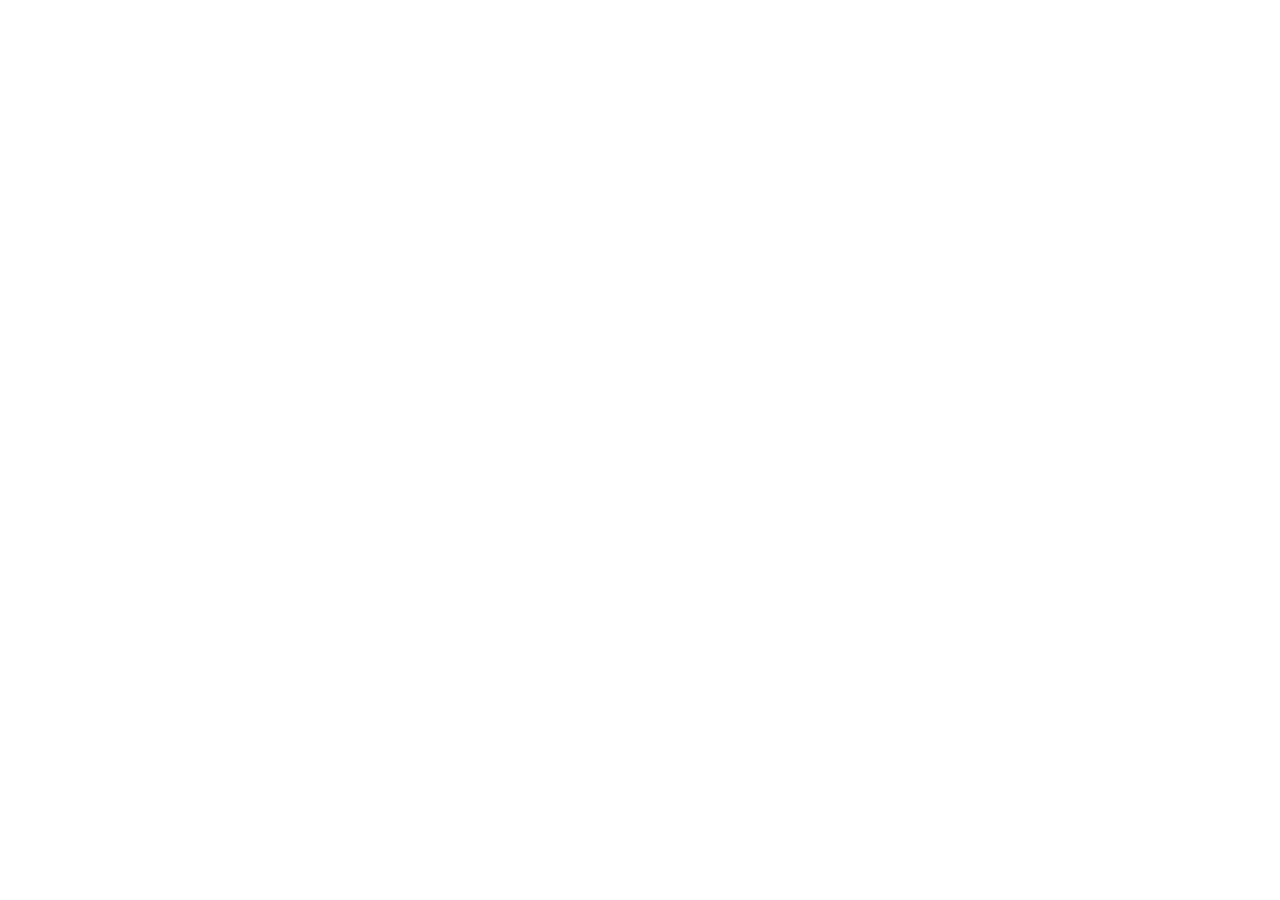
==== a1/index.html @ 933c4345 "update" ====
<!--
    Centria Edu - Basics of Web Development

    Original author: Ville Heikkiniemi
    Modified by: Liam Duchemin
    Last modified: 2026-09-17

    Based on the original course template.
-->

<!DOCTYPE html>
<html>
<head>
    <meta charset="UTF-8">
    <meta name="viewport" content="width=device-width, initial-scale=1.0">
    <meta name="author" content="Ville Heikkiniemi">
    <link rel="icon" href="favicon.ico">
    <link rel="stylesheet" href="style.css">

    <title>Centria Edu | Basics of Web Development<title>
</head>

<body>

    <header>
        <div class="container">
            <nav>
                <div class="logo">
                    centria <span>edu</span>
                </div>

                <ul>
                    <li><a href="#">Home</a></li>
                    <li><a href="#topics">Topics</a></li>
                    <li><a href="#">About</a></li>
                </ul>
            </nav>
        </div>
    </header>

    <main>

        <section class="hero">
            <div class="container">
                <div class="hero-content">

                    <span class="label">Basics of Web Development</span>

                    <h1>
                        Learn how the web works.
                    </h1>

                    <p>
                        Start from HTML and CSS and gradually build modern,
                        responsive and interactive web applications.
                    </p>

                    <a href="#topics" class="button">
                        Start learning
                    </a>

                </div>
            </div>
        <section>

        <section class="topics" id="topics">
            <div class="container">

                <h2>What we will learn</h2>

                <div class="cards">

                    <article class="card">
                        <h3>HTML</h3>
                        <p>
                            Learn how to structure web pages using semantic HTML.
                        </p>
                    </article>

                    <article class="card">
                        CSS</h3>
                        <p>
                            Learn how to style layouts, colors, typography and
                            responsive interfaces.
                        </p>
                    </article>

                </div>
            </div>
        </section>

    </main>

    <footer>
        <div class="container">
            <p>&copy; 2026 Centria Edu</p>
        </div>
    </footer>

</body>
</html>
---- a1/style.css ----
:root {
            --primary: #e10e49;
            --light: #ffffff;
            --dark: #1e1e1e;
            --blue: #263f6a;
            --green: #284e36;
            --orange: #e37222;
            --rose: #c24d52;
        }

        * {
            box-sizing: border-box;
            margin: 0;
            padding: 0;
        }

        body {
            font-family: Arial, Helvetica, sans-serif;
            background-color: var(--light);
            color: var(--dark);
            line-height: 1.6;
        }

        header {
            border-bottom: 1px solid #e5e5e5;
        }

        .container {
            width: min(1100px, 90%);
            margin: 0 auto;
        }

        nav {
            min-height: 72px;
            display: flex;
            justify-content: space-between;
            align-items: center;
        }

        .logo {
            font-size: 1.4rem;
            font-weight: bold;
            color: var(--dark);
        }

        .logo span {
            color: var(--primary);
        }

        nav ul {
            display: flex;
            gap: 2rem;
            list-style: none;
        }

        nav a {
            color: var(--dark);
            text-decoration: none;
        }

        nav a:hover {
            color: var(--primary);
        }

        .hero {
            min-height: 70vh;
            display: flex;
            align-items: center;
        }

        .hero-content {
            max-width: 700px;
        }

        .label {
            display: inline-block;
            margin-bottom: 1rem;
            color: var(--primary);
            font-weight: bold;
            text-transform: uppercase;
            letter-spacing: 0.08rem;
        }

        h1 {
            margin-bottom: 1.5rem;
            font-size: clamp(2.5rem, 6vw, 5rem);
            line-height: 1.05;
        }

        .hero p {
            max-width: 600px;
            margin-bottom: 2rem;
            font-size: 1.2rem;
            color: #555;
        }

        .button {
            display: inline-block;
            padding: 0.9rem 1.4rem;
            background-color: var(--primary);
            color: var(--light);
            text-decoration: none;
            border-radius: 6px;
            font-weight: bold;
        }

        .button:hover {
            background-color: var(--rose);
        }

        .topics {
            padding: 5rem 0;
            background-color: #f7f7f7;
        }

        .topics h2 {
            margin-bottom: 2rem;
            font-size: 2rem;
        }

        .cards {
            display: grid;
            grid-template-columns: repeat(2, 1fr);
            gap: 1.5rem;
        }

        .card {
            padding: 2rem;
            background-color: var(--light);
            border: 1px solid #e5e5e5;
            border-radius: 8px;
        }

        .card h3 {
            margin-bottom: 0.8rem;
        }

        .card:nth-child(1) {
            border-top: 4px solid var(--blue);
        }

        .card:nth-child(2) {
            border-top: 4px solid var(--green);
        }

        .card:nth-child(3) {
            border-top: 4px solid var(--orange);
        }

        footer {
            padding: 2rem 0;
            background-color: var(--dark);
            color: var(--light);
        }

        @media (max-width: 700px) {
            nav ul {
                display: none;
            }

            .cards {
                grid-template-columns: 1fr;
            }

            .hero {
                min-height: 60vh;
            }
        }
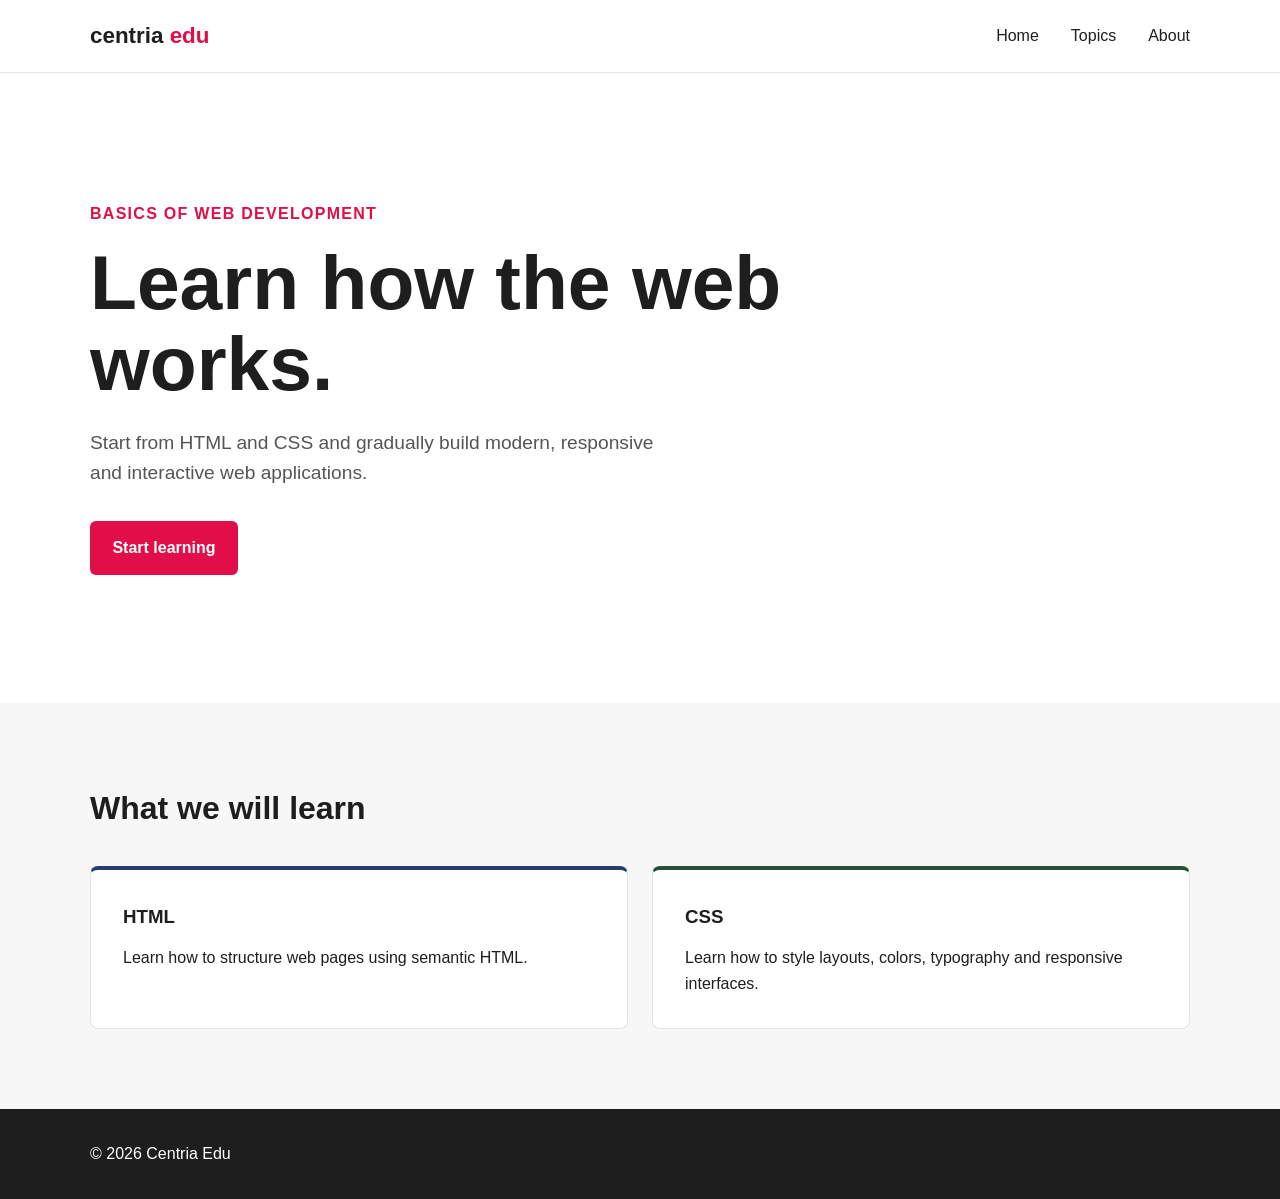
==== commit 6177d7d2: "Update index.html" ====
--- a/a1/index.html
+++ b/a1/index.html
@@ -18,7 +18,7 @@
     <link rel="icon" href="favicon.ico">
     <link rel="stylesheet" href="style.css">
 
-    <title>Centria Edu | Basics of Web Development<title>
+    <title>Centria Edu | Basics of Web Development</title>
 </head>
 
 <body>
@@ -62,7 +62,7 @@
 
                 </div>
             </div>
-        <section>
+        </section>
 
         <section class="topics" id="topics">
             <div class="container">
@@ -79,7 +79,7 @@
                     </article>
 
                     <article class="card">
-                        CSS</h3>
+                        <h3>CSS</h3>
                         <p>
                             Learn how to style layouts, colors, typography and
                             responsive interfaces.
